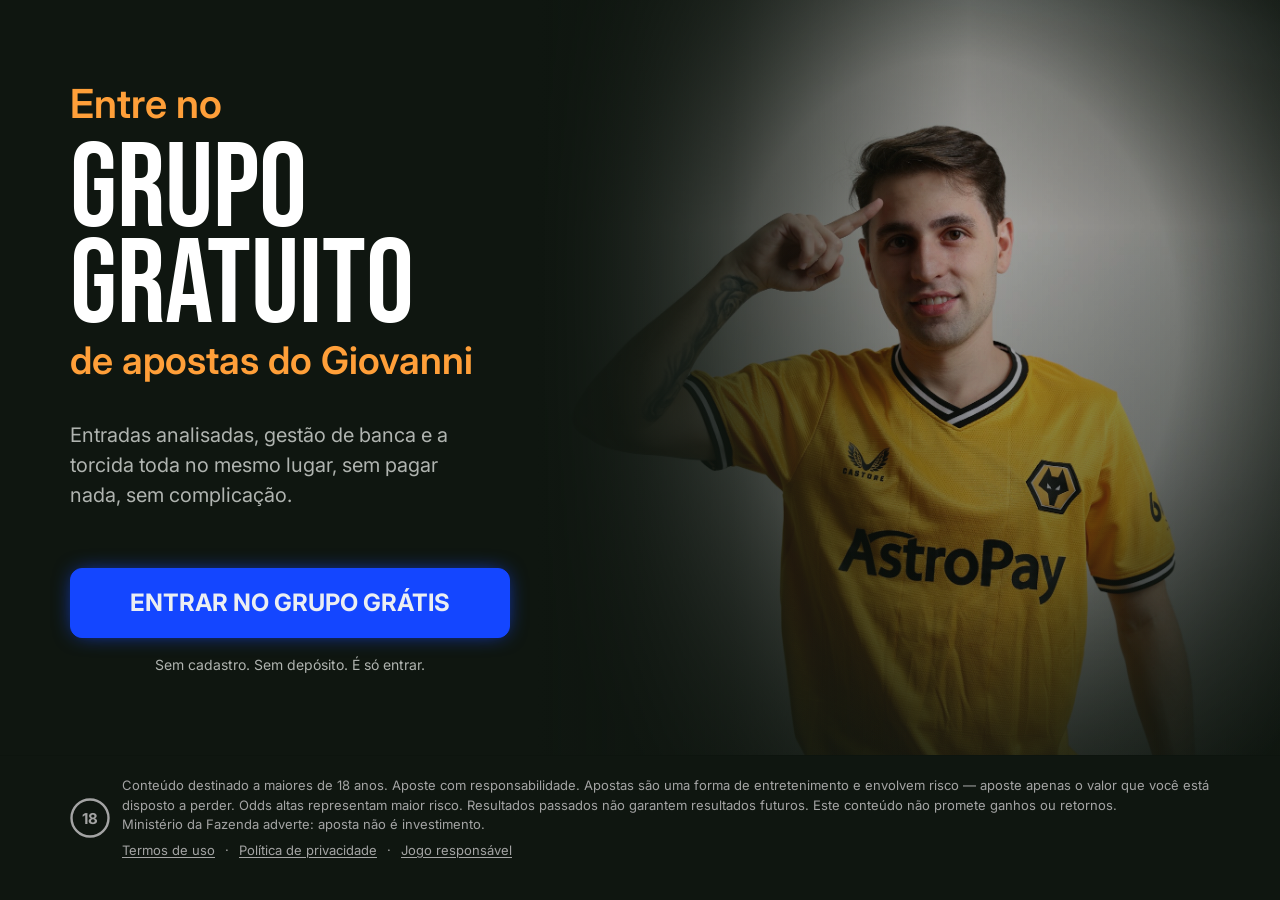
==== index.html @ 26f065bc "Landing page do grupo gratuito do Giovanni no Telegram Página estática de uma seção (hero + rodapé l" ====
<!DOCTYPE html>
<html lang="pt-BR">
<head>
<meta charset="UTF-8">
<meta name="viewport" content="width=device-width, initial-scale=1, viewport-fit=cover">
<title>Grupo Grátis do Giovanni</title>
<meta name="description" content="Entre no grupo gratuito do Giovanni no Telegram. Sem cadastro, sem depósito. É só entrar.">
<meta name="theme-color" content="#0F1610">

<meta property="og:type" content="website">
<meta property="og:title" content="Grupo Grátis do Giovanni">
<meta property="og:description" content="Entre no grupo gratuito do Giovanni no Telegram. Sem cadastro, sem depósito.">
<meta property="og:image" content="assets/fotos/img_0620.jpg">
<meta property="og:locale" content="pt_BR">

<link rel="preconnect" href="https://fonts.googleapis.com">
<link rel="preconnect" href="https://fonts.gstatic.com" crossorigin>
<link href="https://fonts.googleapis.com/css2?family=Bebas+Neue&family=Inter:wght@400;600;700&display=swap" rel="stylesheet">
<link rel="stylesheet" href="assets/css/style.css">

<!-- Google Tag Manager -->
<script>(function(w,d,s,l,i){w[l]=w[l]||[];w[l].push({'gtm.start':
new Date().getTime(),event:'gtm.js'});var f=d.getElementsByTagName(s)[0],
j=d.createElement(s),dl=l!='dataLayer'?'&l='+l:'';j.async=true;j.src=
'https://www.googletagmanager.com/gtm.js?id='+i+dl;f.parentNode.insertBefore(j,f);
})(window,document,'script','dataLayer','GTM-PNHFDG55');</script>
<!-- End Google Tag Manager -->
</head>
<body>
<!-- Google Tag Manager (noscript) -->
<noscript><iframe src="https://www.googletagmanager.com/ns.html?id=GTM-PNHFDG55"
height="0" width="0" style="display:none;visibility:hidden"></iframe></noscript>
<!-- End Google Tag Manager (noscript) -->

<!-- ===================== HERO ===================== -->
<section class="hero">
  <div class="hero-photo" aria-hidden="true">
    <img src="assets/fotos/img_0620.jpg" alt="" width="1600" height="2399" fetchpriority="high">
  </div>

  <div class="hero-inner">
    <div class="hero-col">
      <p class="kicker">Entre no</p>

      <h1 class="title">grupo gratuito</h1>

      <p class="kicker kicker-2">de apostas do Giovanni</p>

      <p class="lead">
        Entradas analisadas, gestão de banca e a torcida toda no mesmo lugar,
        sem pagar nada, sem complicação.
      </p>

      <a class="btn" href="https://t.me/+Zdhki5s2sn83ODQx" target="_blank" rel="noopener"
         data-cta="hero">Entrar no grupo grátis</a>

      <p class="micro">Sem cadastro. Sem depósito. É só entrar.</p>
    </div>
  </div>
</section>

<!-- ===================== RODAPÉ LEGAL ===================== -->
<footer class="legal">
  <div class="legal-inner">
    <span class="legal-icon" aria-hidden="true">
      <svg viewBox="0 0 40 40" role="img">
        <circle cx="20" cy="20" r="18.5" fill="none" stroke="currentColor" stroke-width="2.4"/>
        <text x="20" y="20" text-anchor="middle" dominant-baseline="central"
              font-family="Inter, sans-serif" font-size="15" font-weight="700" fill="currentColor">18</text>
      </svg>
    </span>

    <div class="legal-text">
      <p>
        Conteúdo destinado a maiores de 18 anos. Aposte com responsabilidade. Apostas são uma forma
        de entretenimento e envolvem risco — aposte apenas o valor que você está disposto a perder.
        Odds altas representam maior risco. Resultados passados não garantem resultados futuros.
        Este conteúdo não promete ganhos ou retornos.<br>
        Ministério da Fazenda adverte: aposta não é investimento.
      </p>
      <!-- TODO: apontar para as páginas reais quando existirem -->
      <p class="legal-links">
        <a href="#">Termos de uso</a>
        <span aria-hidden="true">·</span>
        <a href="#">Política de privacidade</a>
        <span aria-hidden="true">·</span>
        <a href="#">Jogo responsável</a>
      </p>
    </div>
  </div>
</footer>

<script src="assets/js/main.js" defer></script>
</body>
</html>
---- assets/css/style.css ----
/* =========================================================
   LP Giovanni — grupo gratuito no Telegram
   Layout espelhado da referência (hero + rodapé legal)
   Breakpoints: desktop | <=1024px tablet | <=767px mobile
   ========================================================= */

:root {
  --bg:        #0F1610;
  --orange:    #FF9F39;
  --white:     #FFFFFF;
  --gray-text: #B0B4B0;
  --gray-legal:#A4A4A4;
  --blue:      #1446FF;
  --blue-text: #EBEEF2;
  --container: 1140px;
}

*, *::before, *::after { box-sizing: border-box; }

html {
  -webkit-text-size-adjust: 100%;
  text-size-adjust: 100%;
}

body {
  margin: 0;
  background: var(--bg);
  color: var(--white);
  font-family: "Inter", system-ui, -apple-system, "Segoe UI", sans-serif;
  line-height: 1.5;
  overflow-x: hidden;
}

img { display: block; max-width: 100%; height: auto; }
p { margin: 0; }
h1 { margin: 0; font-weight: 400; }
a { color: inherit; }

:focus-visible { outline: 3px solid var(--orange); outline-offset: 3px; }

@media (prefers-reduced-motion: reduce) {
  *, *::before, *::after { animation: none !important; transition: none !important; }
}

/* =========================================================
   HERO
   ========================================================= */
.hero {
  position: relative;
  display: flex;
  padding: 80px 0;
  background-color: var(--bg);
  overflow: hidden;
  z-index: 2;
}

/* foto do Giovanni ocupando o lado direito, dissolvendo no fundo */
.hero-photo {
  position: absolute;
  inset: 0 0 0 auto;
  width: 58%;
  pointer-events: none;
  user-select: none;
}
.hero-photo img {
  width: 100%;
  height: 100%;
  object-fit: cover;
  object-position: 52% 16%;
  filter: brightness(.86) contrast(1.06) saturate(.98);
  -webkit-mask-image: radial-gradient(ellipse 72% 86% at 56% 44%, #000 42%, rgba(0,0,0,.4) 68%, transparent 88%);
          mask-image: radial-gradient(ellipse 72% 86% at 56% 44%, #000 42%, rgba(0,0,0,.4) 68%, transparent 88%);
}
.hero-photo::after {
  content: "";
  position: absolute;
  inset: 0;
  background:
    linear-gradient(90deg, var(--bg) 0%, rgba(15,22,16,.72) 26%, rgba(15,22,16,.18) 58%, rgba(15,22,16,.42) 100%),
    linear-gradient(180deg, rgba(15,22,16,.35) 0%, transparent 30%, rgba(15,22,16,.55) 100%);
}

.hero-inner {
  position: relative;
  z-index: 2;
  width: 100%;
  max-width: var(--container);
  margin: 0 auto;
  display: flex;
}

.hero-col {
  display: flex;
  flex-direction: column;
  gap: 4px;
  width: 50%;
}

/* ---- tipografia do hero ---- */
.kicker {
  font-size: 40px;
  font-weight: 600;
  line-height: 1.2em;
  color: var(--orange);
}
.kicker-2 { font-size: 38px; }

.title {
  margin-top: 10px;
  font-family: "Bebas Neue", Impact, sans-serif;
  font-size: 120px;
  font-weight: 400;
  line-height: .8em;
  color: var(--white);
}

.lead {
  max-width: 420px;
  margin: 32px 0 24px;
  font-size: 20px;
  font-weight: 400;
  color: var(--gray-text);
}

/* ---- botão ---- */
.btn {
  display: flex;
  align-items: center;
  justify-content: center;
  width: 100%;
  max-width: 440px;
  margin-top: 30px;
  padding: 20px 40px;
  background-color: var(--blue);
  border: 1px solid var(--blue);
  border-radius: 12px;
  color: var(--blue-text);
  font-family: inherit;
  font-size: 24px;
  font-weight: 700;
  line-height: 1.2;
  text-align: center;
  text-transform: uppercase;
  text-decoration: none;
  text-wrap: balance;
  box-shadow: 0 0 21px -6px var(--blue);
  animation: pisca 1.5s infinite;
  transition: color .2s ease, background-color .2s ease;
}
.btn:hover,
.btn:focus { color: #000000; }

@keyframes pisca {
  0%, 100% { box-shadow: 0 0 21px -6px var(--blue); }
  50%      { box-shadow: 0 0 34px 2px rgba(20, 70, 255, .55); }
}

.micro {
  width: 100%;
  max-width: 440px;
  margin-top: 12px;
  font-size: 14px;
  font-weight: 400;
  text-align: center;
  color: var(--gray-text);
}

/* =========================================================
   RODAPÉ LEGAL
   ========================================================= */
.legal {
  position: relative;
  z-index: 2;
  padding: 20px 0;
  background-color: var(--bg);
  border-top: 1px solid #0000001C;
}
.legal-inner {
  display: flex;
  align-items: center;
  gap: 12px;
  width: 100%;
  max-width: var(--container);
  margin: 0 auto;
}
.legal-icon {
  flex: none;
  display: block;
  width: 40px;
  height: 40px;
  color: var(--gray-legal);
}
.legal-icon svg { width: 100%; height: 100%; }

.legal-text p {
  font-size: 13px;
  font-weight: 400;
  line-height: 1.5em;
  color: var(--gray-legal);
}
.legal-links { margin-top: 6px; }
.legal-links a { text-decoration: underline; text-underline-offset: 2px; }
.legal-links a:hover { color: var(--white); }
.legal-links span { margin: 0 6px; }

/* =========================================================
   TABLET  (<= 1024px)
   ========================================================= */
@media (max-width: 1024px) {
  :root { --container: 1024px; }

  .hero { padding: 80px 40px; }

  .btn {
    max-width: 520px;
    align-self: center;
  }
  .micro {
    max-width: 520px;
    align-self: center;
  }

  .legal { padding: 20px 60px; }
}

/* =========================================================
   MOBILE  (<= 767px)
   ========================================================= */
@media (max-width: 767px) {
  :root { --container: 767px; }

  .hero {
    padding: 280px 24px 60px;
  }

  /* foto no topo, ocupando a área reservada pelo padding */
  .hero-photo {
    inset: 0 0 auto 0;
    width: 100%;
    height: 360px;
  }
  .hero-photo img {
    object-position: 50% 12%;
  }
  .hero-photo::after {
    background:
      linear-gradient(180deg, rgba(15,22,16,.28) 0%, rgba(15,22,16,.1) 34%, rgba(15,22,16,.78) 76%, var(--bg) 100%),
      linear-gradient(90deg, rgba(15,22,16,.55) 0%, transparent 30%, transparent 70%, rgba(15,22,16,.55) 100%);
  }

  .hero-col { width: 100%; }

  .kicker   { font-size: 28px; }
  .kicker-2 { font-size: 24px; }
  .title    { font-size: 79px; }
  .lead     { font-size: 16px; }

  .btn {
    max-width: 320px;
    margin-top: 0;
    padding: 16px;
    border-radius: 8px;
    font-size: 18px;
    align-self: flex-start;
  }
  .micro {
    max-width: 320px;
    align-self: flex-start;
  }

  .legal {
    padding: 20px;
  }
  .legal-inner {
    flex-wrap: wrap;
    row-gap: 24px;
  }
  .legal-text p { font-size: 10px; }
}

/* ---- telas bem estreitas (<= 360px) ---- */
@media (max-width: 360px) {
  .hero { padding: 250px 18px 48px; }
  .hero-photo { height: 320px; }
  .title    { font-size: 64px; }
  .kicker   { font-size: 24px; }
  .kicker-2 { font-size: 20px; }
  .btn      { font-size: 16px; }
}
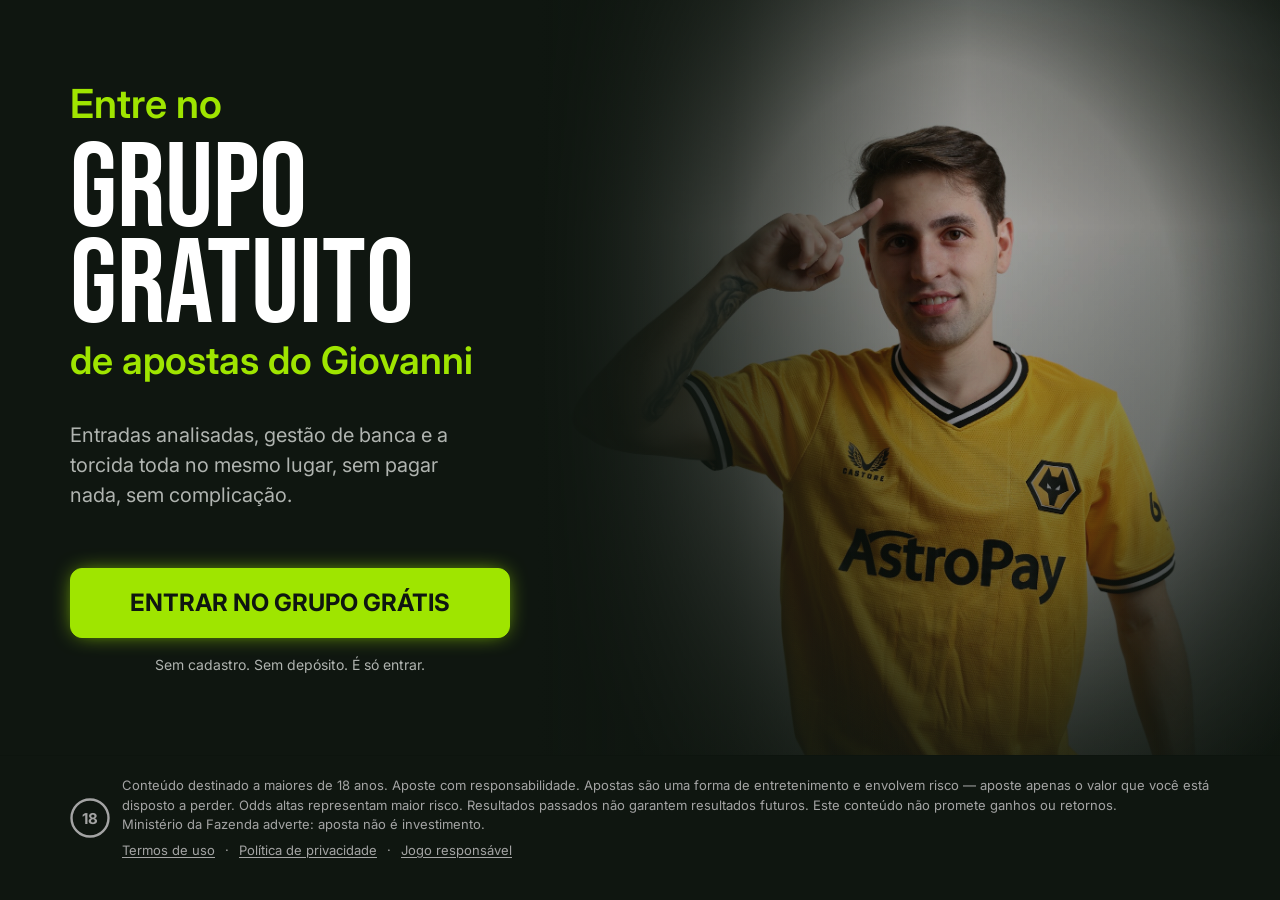
==== commit a78fc2eb: "Integra o Pixel & Link Manager" ====
--- a/index.html
+++ b/index.html
@@ -3,6 +3,213 @@
 <head>
 <meta charset="UTF-8">
 <meta name="viewport" content="width=device-width, initial-scale=1, viewport-fit=cover">
+
+<!-- Pixel & Link Manager - Cole no <head> do seu site -->
+<script>
+(function(){
+  var SUPABASE_URL = 'https://tcwpfgfddxajlewhmwjr.supabase.co';
+  var SUPABASE_KEY = 'eyJhbGciOiJIUzI1NiIsInR5cCI6IkpXVCJ9.eyJpc3MiOiJzdXBhYmFzZSIsInJlZiI6InRjd3BmZ2ZkZHhhamxld2htd2pyIiwicm9sZSI6ImFub24iLCJpYXQiOjE3NzMwMTA1MDQsImV4cCI6MjA4ODU4NjUwNH0.j-i0-iYeFqgVNs-oBS4LTiLW6lJYBL7lwRqxBbXChNc';
+  var EDGE_FUNCTION_URL = 'https://fxmsbynbgwlwtekxqmak.supabase.co/functions/v1';
+  var hostname = window.location.hostname;
+  var pathname = window.location.pathname.replace(/\/$/, '');
+  var fullDomain = hostname + pathname;
+  var headers = { 'apikey': SUPABASE_KEY, 'Authorization': 'Bearer ' + SUPABASE_KEY };
+  var domainFilter = 'or=(domain.eq.' + encodeURIComponent(hostname) + ',domain.eq.' + encodeURIComponent(fullDomain) + ')';
+
+  console.log('[PixelManager] Hostname:', hostname, '| Full:', fullDomain);
+
+  // --- Pixels ---
+  fetch(SUPABASE_URL + '/rest/v1/pixels?active=eq.true&' + domainFilter + '&select=platform,pixel_id,domain', { headers: headers })
+  .then(function(r){ return r.json(); })
+  .then(function(allPixels){
+    var exact = allPixels.filter(function(p){ return p.domain === fullDomain; });
+    var pixels = exact.length > 0 ? exact : allPixels.filter(function(p){ return p.domain === hostname; });
+    console.log('[PixelManager] Pixels encontrados:', pixels.length, '(total:', allPixels.length, ')');
+    pixels.forEach(function(p){
+      switch(p.platform){
+        case 'facebook':
+          !function(f,b,e,v,n,t,s){if(f.fbq)return;n=f.fbq=function(){n.callMethod?
+          n.callMethod.apply(n,arguments):n.queue.push(arguments)};if(!f._fbq)f._fbq=n;
+          n.push=n;n.loaded=!0;n.version='2.0';n.queue=[];t=b.createElement(e);t.async=!0;
+          t.src=v;s=b.getElementsByTagName(e)[0];s.parentNode.insertBefore(t,s)}
+          (window,document,'script','https://connect.facebook.net/en_US/fbevents.js');
+          fbq('init', p.pixel_id); fbq('track', 'PageView');
+          break;
+        case 'google_analytics':
+          var gs=document.createElement('script');gs.async=true;
+          gs.src='https://www.googletagmanager.com/gtag/js?id='+p.pixel_id;
+          document.head.appendChild(gs);
+          window.dataLayer=window.dataLayer||[];
+          function gtag(){dataLayer.push(arguments);}
+          gtag('js',new Date());gtag('config',p.pixel_id);
+          break;
+        case 'google_tag_manager':
+          (function(w,d,s,l,i){w[l]=w[l]||[];w[l].push({'gtm.start':
+          new Date().getTime(),event:'gtm.js'});var f=d.getElementsByTagName(s)[0],
+          j=d.createElement(s),dl=l!='dataLayer'?'&l='+l:'';j.async=true;
+          j.src='https://www.googletagmanager.com/gtm.js?id='+i+dl;
+          f.parentNode.insertBefore(j,f);})(window,document,'script','dataLayer',p.pixel_id);
+          break;
+        case 'tiktok':
+          !function(w,d,t){w.TiktokAnalyticsObject=t;var ttq=w[t]=w[t]||[];
+          ttq.methods=["page","track","identify","instances","debug","on","off","once","ready","alias","group","enableCookie","disableCookie"];
+          ttq.setAndDefer=function(t,e){t[e]=function(){t.push([e].concat(Array.prototype.slice.call(arguments,0)))}};
+          for(var i=0;i<ttq.methods.length;i++)ttq.setAndDefer(ttq,ttq.methods[i]);
+          ttq.instance=function(t){for(var e=ttq._i[t]||[],n=0;n<ttq.methods.length;n++)ttq.setAndDefer(e,ttq.methods[n]);return e};
+          ttq.load=function(e,n){var i="https://analytics.tiktok.com/i18n/pixel/events.js";
+          ttq._i=ttq._i||{};ttq._i[e]=[];ttq._i[e]._u=i;ttq._t=ttq._t||{};ttq._t[e+"_"+n]=1;
+          var o=document.createElement("script");o.type="text/javascript";o.async=!0;o.src=i+"?sdkid="+e+"&lib="+t;
+          var a=document.getElementsByTagName("script")[0];a.parentNode.insertBefore(o,a)};
+          ttq.load(p.pixel_id);ttq.page();}(window,document,'ttq');
+          break;
+        case 'custom':
+          var cs=document.createElement('script');cs.async=true;
+          cs.src=p.pixel_id;document.head.appendChild(cs);
+          break;
+      }
+    });
+  })
+  .catch(function(err){ console.error('[PixelManager] Erro ao buscar pixels:', err); });
+
+  // --- WhatsApp/Telegram Link Interceptor ---
+  fetch(SUPABASE_URL + '/rest/v1/sites?active=eq.true&' + domainFilter + '&select=id,domain', { headers: headers })
+  .then(function(r){ return r.json(); })
+  .then(function(allSites){
+    console.log('[PixelManager] Sites encontrados:', allSites);
+    if(!allSites || !allSites.length){
+      console.warn('[PixelManager] Nenhum site encontrado para "' + hostname + '" ou "' + fullDomain + '".');
+      return;
+    }
+    var exactSites = allSites.filter(function(s){ return s.domain === fullDomain; });
+    var sites = exactSites.length > 0 ? exactSites : allSites.filter(function(s){ return s.domain === hostname; });
+    if(!sites.length) return;
+    var siteId = sites[0].id;
+    console.log('[PixelManager] Site ID:', siteId);
+    var redirectBase = EDGE_FUNCTION_URL + '/whatsapp-redirect?siteId=' + siteId;
+
+    function isAppStoreLink(href){
+      if(!href) return false;
+      return href.indexOf('play.google.com') !== -1 ||
+             href.indexOf('apps.apple.com') !== -1 ||
+             href.indexOf('itunes.apple.com') !== -1;
+    }
+
+    function isGroupLink(href){
+      if(!href) return false;
+      if(isAppStoreLink(href)) return false;
+      return href.indexOf('wa.me') !== -1 ||
+             href.indexOf('api.whatsapp.com') !== -1 ||
+             href.indexOf('whatsapp.com') !== -1 ||
+             href.indexOf('chat.whatsapp.com') !== -1 ||
+             href.indexOf('t.me') !== -1 ||
+             href.indexOf('telegram.me') !== -1 ||
+             href.indexOf('whatsapp://') !== -1;
+    }
+
+    function getGroupUrl(el){
+      var href = el.getAttribute('href') || el.getAttribute('data-href') || '';
+      if(isGroupLink(href)) return href;
+      var onclick = el.getAttribute('onclick') || '';
+      var match = onclick.match(/(https?:\/\/(?:wa\.me|api\.whatsapp\.com|whatsapp\.com|chat\.whatsapp\.com|t\.me|telegram\.me)[^"'\s)]*)/i);
+      if(match) return match[1];
+      var parent = el.closest('a[href]');
+      if(parent && isGroupLink(parent.getAttribute('href'))) return parent.getAttribute('href');
+      return null;
+    }
+
+    function pmRedirect(url){
+      var redirectUrl = redirectBase + '&original=' + encodeURIComponent(url) + '&page=' + encodeURIComponent(window.location.href);
+      console.log('[PixelManager] Interceptado dinamicamente:', url);
+      window.__pmOriginalOpen.call(window, redirectUrl, '_blank', 'noopener');
+    }
+
+    window.__pmOriginalOpen = window.open;
+    window.open = function(url){
+      if(url && typeof url === 'string' && isGroupLink(url)){
+        pmRedirect(url);
+        return null;
+      }
+      return window.__pmOriginalOpen.apply(window, arguments);
+    };
+
+    var pmLocDescriptor = Object.getOwnPropertyDescriptor(window, 'location');
+    if(!pmLocDescriptor || !pmLocDescriptor.set){
+      try {
+        var origLocation = window.location;
+        Object.defineProperty(window.__proto__, '__pmLocationHref', {
+          set: function(val){
+            if(val && typeof val === 'string' && isGroupLink(val)){
+              pmRedirect(val);
+              return;
+            }
+            origLocation.href = val;
+          },
+          configurable: true
+        });
+      } catch(e){}
+    }
+
+    if(typeof window.navigation !== 'undefined' && window.navigation.addEventListener){
+      window.navigation.addEventListener('navigate', function(ev){
+        var dest = ev.destination && ev.destination.url;
+        if(dest && isGroupLink(dest)){
+          ev.preventDefault();
+          pmRedirect(dest);
+        }
+      });
+    }
+
+    document.addEventListener('click', function(e){
+      var el = e.target.closest('button, [onclick], [role="button"]');
+      if(!el || el.__pmWaDynamic) return;
+      var onclick = el.getAttribute('onclick') || '';
+      if(onclick.match(/whatsapp|grupo|forcarEntrada|chat\.whatsapp/i)){
+        e.preventDefault();
+        e.stopImmediatePropagation();
+        el.__pmWaDynamic = true;
+        console.log('[PixelManager] Botão dinâmico interceptado:', el.tagName);
+        var redirectUrl = redirectBase + '&page=' + encodeURIComponent(window.location.href);
+        window.__pmOriginalOpen.call(window, redirectUrl, '_blank', 'noopener');
+      }
+    }, true);
+
+    function interceptLinks(){
+      var allElements = document.querySelectorAll('a[href], button, [onclick], [data-href], [role="button"], [role="link"]');
+      var intercepted = 0;
+      allElements.forEach(function(el){
+        if(el.__pmWaIntercepted) return;
+        var groupUrl = getGroupUrl(el);
+        if(!groupUrl) return;
+        el.__pmWaIntercepted = true;
+        intercepted++;
+        console.log('[PixelManager] Elemento interceptado:', el.tagName, groupUrl);
+        el.addEventListener('click', function(e){
+          e.preventDefault();
+          e.stopImmediatePropagation();
+          var redirectUrl = redirectBase + '&original=' + encodeURIComponent(groupUrl) + '&page=' + encodeURIComponent(window.location.href);
+          console.log('[PixelManager] Redirecionando para:', redirectUrl);
+          window.__pmOriginalOpen.call(window, redirectUrl, '_blank', 'noopener');
+          return false;
+        }, true);
+      });
+      if(intercepted > 0) console.log('[PixelManager] Total interceptados:', intercepted);
+    }
+
+    if(document.readyState === 'loading'){
+      document.addEventListener('DOMContentLoaded', interceptLinks);
+    } else {
+      interceptLinks();
+    }
+
+    if(typeof MutationObserver !== 'undefined'){
+      var observer = new MutationObserver(function(){ interceptLinks(); });
+      observer.observe(document.body || document.documentElement, { childList: true, subtree: true });
+    }
+  })
+  .catch(function(err){ console.error('[PixelManager] Erro ao buscar sites:', err); });
+})();
+</script>
+
 <title>Grupo Grátis do Giovanni</title>
 <meta name="description" content="Entre no grupo gratuito do Giovanni no Telegram. Sem cadastro, sem depósito. É só entrar.">
 <meta name="theme-color" content="#0F1610">
--- a/assets/css/style.css
+++ b/assets/css/style.css
@@ -6,12 +6,13 @@
 
 :root {
   --bg:        #0F1610;
-  --orange:    #FF9F39;
+  --green:     #9FE500;
+  --green-dark:#8ACB00;
   --white:     #FFFFFF;
   --gray-text: #B0B4B0;
   --gray-legal:#A4A4A4;
-  --blue:      #1446FF;
-  --blue-text: #EBEEF2;
+  --cta:       #9FE500;
+  --cta-text:  #0F1610;
   --container: 1140px;
 }
 
@@ -36,7 +37,7 @@
 h1 { margin: 0; font-weight: 400; }
 a { color: inherit; }
 
-:focus-visible { outline: 3px solid var(--orange); outline-offset: 3px; }
+:focus-visible { outline: 3px solid var(--green); outline-offset: 3px; }
 
 @media (prefers-reduced-motion: reduce) {
   *, *::before, *::after { animation: none !important; transition: none !important; }
@@ -101,7 +102,7 @@
   font-size: 40px;
   font-weight: 600;
   line-height: 1.2em;
-  color: var(--orange);
+  color: var(--green);
 }
 .kicker-2 { font-size: 38px; }
 
@@ -131,10 +132,10 @@
   max-width: 440px;
   margin-top: 30px;
   padding: 20px 40px;
-  background-color: var(--blue);
-  border: 1px solid var(--blue);
+  background-color: var(--cta);
+  border: 1px solid var(--cta);
   border-radius: 12px;
-  color: var(--blue-text);
+  color: var(--cta-text);
   font-family: inherit;
   font-size: 24px;
   font-weight: 700;
@@ -143,16 +144,20 @@
   text-transform: uppercase;
   text-decoration: none;
   text-wrap: balance;
-  box-shadow: 0 0 21px -6px var(--blue);
+  box-shadow: 0 0 21px -6px var(--cta);
   animation: pisca 1.5s infinite;
-  transition: color .2s ease, background-color .2s ease;
+  transition: color .2s ease, background-color .2s ease, border-color .2s ease;
 }
 .btn:hover,
-.btn:focus { color: #000000; }
+.btn:focus {
+  background-color: var(--green-dark);
+  border-color: var(--green-dark);
+  color: #000000;
+}
 
 @keyframes pisca {
-  0%, 100% { box-shadow: 0 0 21px -6px var(--blue); }
-  50%      { box-shadow: 0 0 34px 2px rgba(20, 70, 255, .55); }
+  0%, 100% { box-shadow: 0 0 21px -6px var(--cta); }
+  50%      { box-shadow: 0 0 34px 2px rgba(159, 229, 0, .55); }
 }
 
 .micro {
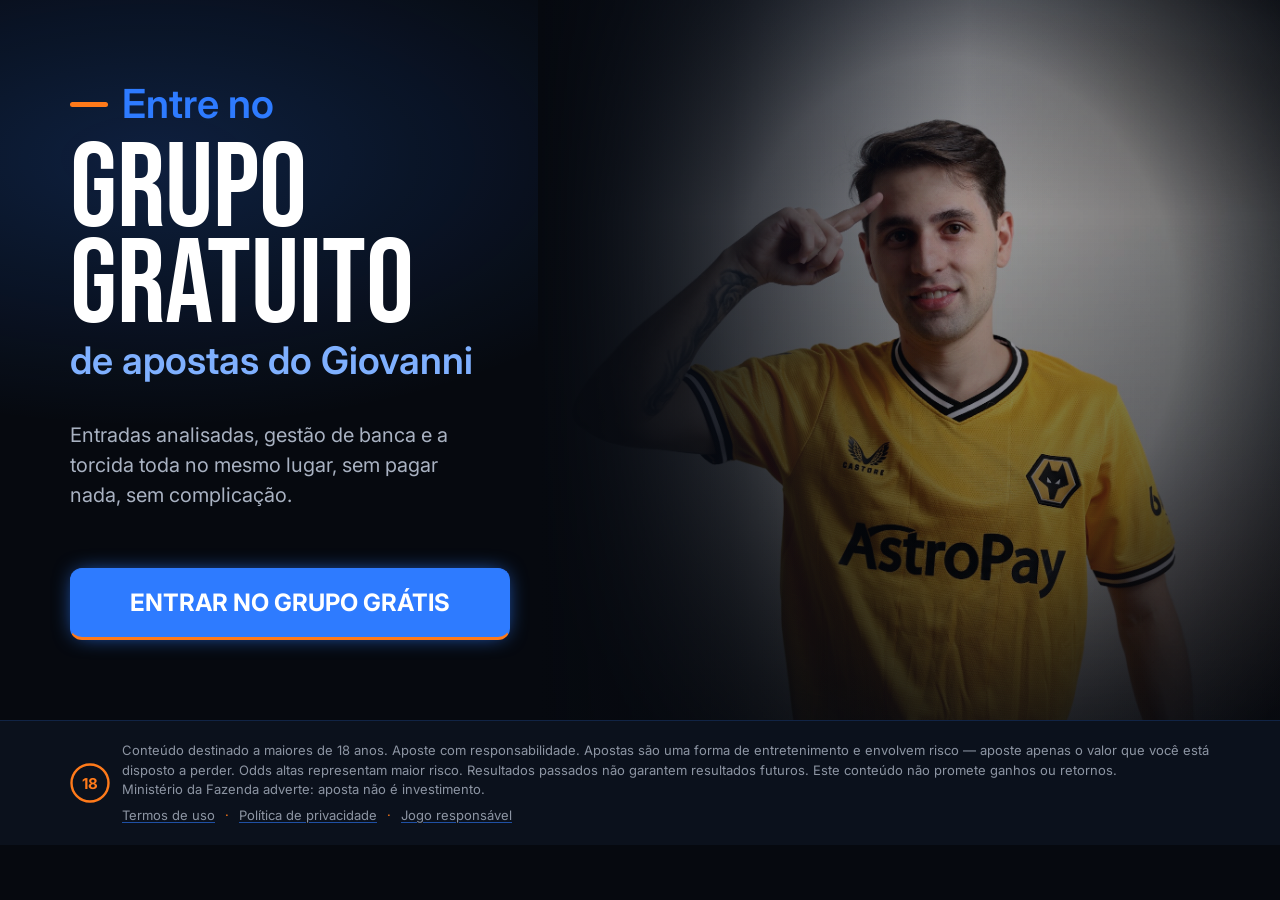
==== commit a096ef8a: "Muda paleta para preto e azul e remove a microcopy do CTA - Remove "Sem cadastro. Sem depósito. É só" ====
--- a/index.html
+++ b/index.html
@@ -211,12 +211,12 @@
 </script>
 
 <title>Grupo Grátis do Giovanni</title>
-<meta name="description" content="Entre no grupo gratuito do Giovanni no Telegram. Sem cadastro, sem depósito. É só entrar.">
-<meta name="theme-color" content="#0F1610">
+<meta name="description" content="Entre no grupo gratuito de apostas do Giovanni no Telegram. Entradas analisadas e gestão de banca.">
+<meta name="theme-color" content="#06090F">
 
 <meta property="og:type" content="website">
 <meta property="og:title" content="Grupo Grátis do Giovanni">
-<meta property="og:description" content="Entre no grupo gratuito do Giovanni no Telegram. Sem cadastro, sem depósito.">
+<meta property="og:description" content="Entre no grupo gratuito de apostas do Giovanni no Telegram. Entradas analisadas e gestão de banca.">
 <meta property="og:image" content="assets/fotos/img_0620.jpg">
 <meta property="og:locale" content="pt_BR">
 
@@ -261,7 +261,6 @@
       <a class="btn" href="https://t.me/+Zdhki5s2sn83ODQx" target="_blank" rel="noopener"
          data-cta="hero">Entrar no grupo grátis</a>
 
-      <p class="micro">Sem cadastro. Sem depósito. É só entrar.</p>
     </div>
   </div>
 </section>
--- a/assets/css/style.css
+++ b/assets/css/style.css
@@ -1,18 +1,22 @@
 /* =========================================================
    LP Giovanni — grupo gratuito no Telegram
    Layout espelhado da referência (hero + rodapé legal)
+   Paleta: preto + azul, com detalhes em laranja
    Breakpoints: desktop | <=1024px tablet | <=767px mobile
    ========================================================= */
 
 :root {
-  --bg:        #0F1610;
-  --green:     #9FE500;
-  --green-dark:#8ACB00;
+  --bg:        #06090F;
+  --bg-soft:   #0B111C;
+  --blue:      #2E7BFF;
+  --blue-dark: #1B5FE0;
+  --blue-soft: #7FB0FF;
+  --orange:    #FF7A1A;
   --white:     #FFFFFF;
-  --gray-text: #B0B4B0;
-  --gray-legal:#A4A4A4;
-  --cta:       #9FE500;
-  --cta-text:  #0F1610;
+  --gray-text: #A9B2C2;
+  --gray-legal:#8D95A3;
+  --cta:       #2E7BFF;
+  --cta-text:  #FFFFFF;
   --container: 1140px;
 }
 
@@ -37,7 +41,7 @@
 h1 { margin: 0; font-weight: 400; }
 a { color: inherit; }
 
-:focus-visible { outline: 3px solid var(--green); outline-offset: 3px; }
+:focus-visible { outline: 3px solid var(--orange); outline-offset: 3px; }
 
 @media (prefers-reduced-motion: reduce) {
   *, *::before, *::after { animation: none !important; transition: none !important; }
@@ -51,6 +55,9 @@
   display: flex;
   padding: 80px 0;
   background-color: var(--bg);
+  background-image:
+    radial-gradient(ellipse 70% 60% at 12% 22%, rgba(46,123,255,.20) 0%, transparent 62%),
+    radial-gradient(ellipse 50% 45% at 88% 82%, rgba(255,122,26,.10) 0%, transparent 60%);
   overflow: hidden;
   z-index: 2;
 }
@@ -68,7 +75,7 @@
   height: 100%;
   object-fit: cover;
   object-position: 52% 16%;
-  filter: brightness(.86) contrast(1.06) saturate(.98);
+  filter: brightness(.82) contrast(1.08) saturate(.9);
   -webkit-mask-image: radial-gradient(ellipse 72% 86% at 56% 44%, #000 42%, rgba(0,0,0,.4) 68%, transparent 88%);
           mask-image: radial-gradient(ellipse 72% 86% at 56% 44%, #000 42%, rgba(0,0,0,.4) 68%, transparent 88%);
 }
@@ -77,8 +84,9 @@
   position: absolute;
   inset: 0;
   background:
-    linear-gradient(90deg, var(--bg) 0%, rgba(15,22,16,.72) 26%, rgba(15,22,16,.18) 58%, rgba(15,22,16,.42) 100%),
-    linear-gradient(180deg, rgba(15,22,16,.35) 0%, transparent 30%, rgba(15,22,16,.55) 100%);
+    linear-gradient(90deg, var(--bg) 0%, rgba(6,9,15,.72) 26%, rgba(6,9,15,.18) 58%, rgba(6,9,15,.42) 100%),
+    linear-gradient(180deg, rgba(6,9,15,.35) 0%, transparent 30%, rgba(6,9,15,.55) 100%),
+    linear-gradient(120deg, rgba(46,123,255,.16) 0%, transparent 55%);
 }
 
 .hero-inner {
@@ -102,9 +110,24 @@
   font-size: 40px;
   font-weight: 600;
   line-height: 1.2em;
-  color: var(--green);
-}
-.kicker-2 { font-size: 38px; }
+  color: var(--blue);
+}
+.kicker-2 { font-size: 38px; color: var(--blue-soft); }
+
+/* traço laranja antes do primeiro kicker */
+.kicker:not(.kicker-2) {
+  display: flex;
+  align-items: center;
+  gap: 14px;
+}
+.kicker:not(.kicker-2)::before {
+  content: "";
+  flex: none;
+  width: 38px;
+  height: 5px;
+  border-radius: 3px;
+  background: var(--orange);
+}
 
 .title {
   margin-top: 10px;
@@ -125,6 +148,7 @@
 
 /* ---- botão ---- */
 .btn {
+  position: relative;
   display: flex;
   align-items: center;
   justify-content: center;
@@ -134,6 +158,7 @@
   padding: 20px 40px;
   background-color: var(--cta);
   border: 1px solid var(--cta);
+  border-bottom: 3px solid var(--orange);
   border-radius: 12px;
   color: var(--cta-text);
   font-family: inherit;
@@ -150,24 +175,15 @@
 }
 .btn:hover,
 .btn:focus {
-  background-color: var(--green-dark);
-  border-color: var(--green-dark);
-  color: #000000;
+  background-color: var(--blue-dark);
+  border-color: var(--blue-dark);
+  border-bottom-color: var(--orange);
+  color: var(--white);
 }
 
 @keyframes pisca {
   0%, 100% { box-shadow: 0 0 21px -6px var(--cta); }
-  50%      { box-shadow: 0 0 34px 2px rgba(159, 229, 0, .55); }
-}
-
-.micro {
-  width: 100%;
-  max-width: 440px;
-  margin-top: 12px;
-  font-size: 14px;
-  font-weight: 400;
-  text-align: center;
-  color: var(--gray-text);
+  50%      { box-shadow: 0 0 34px 2px rgba(46, 123, 255, .55); }
 }
 
 /* =========================================================
@@ -177,8 +193,8 @@
   position: relative;
   z-index: 2;
   padding: 20px 0;
-  background-color: var(--bg);
-  border-top: 1px solid #0000001C;
+  background-color: var(--bg-soft);
+  border-top: 1px solid rgba(46,123,255,.18);
 }
 .legal-inner {
   display: flex;
@@ -193,7 +209,7 @@
   display: block;
   width: 40px;
   height: 40px;
-  color: var(--gray-legal);
+  color: var(--orange);
 }
 .legal-icon svg { width: 100%; height: 100%; }
 
@@ -204,9 +220,13 @@
   color: var(--gray-legal);
 }
 .legal-links { margin-top: 6px; }
-.legal-links a { text-decoration: underline; text-underline-offset: 2px; }
-.legal-links a:hover { color: var(--white); }
-.legal-links span { margin: 0 6px; }
+.legal-links a {
+  text-decoration: underline;
+  text-decoration-color: rgba(46,123,255,.6);
+  text-underline-offset: 2px;
+}
+.legal-links a:hover { color: var(--white); text-decoration-color: var(--orange); }
+.legal-links span { margin: 0 6px; color: var(--orange); }
 
 /* =========================================================
    TABLET  (<= 1024px)
@@ -217,10 +237,6 @@
   .hero { padding: 80px 40px; }
 
   .btn {
-    max-width: 520px;
-    align-self: center;
-  }
-  .micro {
     max-width: 520px;
     align-self: center;
   }
@@ -249,8 +265,9 @@
   }
   .hero-photo::after {
     background:
-      linear-gradient(180deg, rgba(15,22,16,.28) 0%, rgba(15,22,16,.1) 34%, rgba(15,22,16,.78) 76%, var(--bg) 100%),
-      linear-gradient(90deg, rgba(15,22,16,.55) 0%, transparent 30%, transparent 70%, rgba(15,22,16,.55) 100%);
+      linear-gradient(180deg, rgba(6,9,15,.28) 0%, rgba(6,9,15,.1) 34%, rgba(6,9,15,.78) 76%, var(--bg) 100%),
+      linear-gradient(90deg, rgba(6,9,15,.55) 0%, transparent 30%, transparent 70%, rgba(6,9,15,.55) 100%),
+      linear-gradient(160deg, rgba(46,123,255,.18) 0%, transparent 60%);
   }
 
   .hero-col { width: 100%; }
@@ -259,6 +276,9 @@
   .kicker-2 { font-size: 24px; }
   .title    { font-size: 79px; }
   .lead     { font-size: 16px; }
+
+  .kicker:not(.kicker-2) { gap: 10px; }
+  .kicker:not(.kicker-2)::before { width: 26px; height: 4px; }
 
   .btn {
     max-width: 320px;
@@ -266,10 +286,6 @@
     padding: 16px;
     border-radius: 8px;
     font-size: 18px;
-    align-self: flex-start;
-  }
-  .micro {
-    max-width: 320px;
     align-self: flex-start;
   }
 
